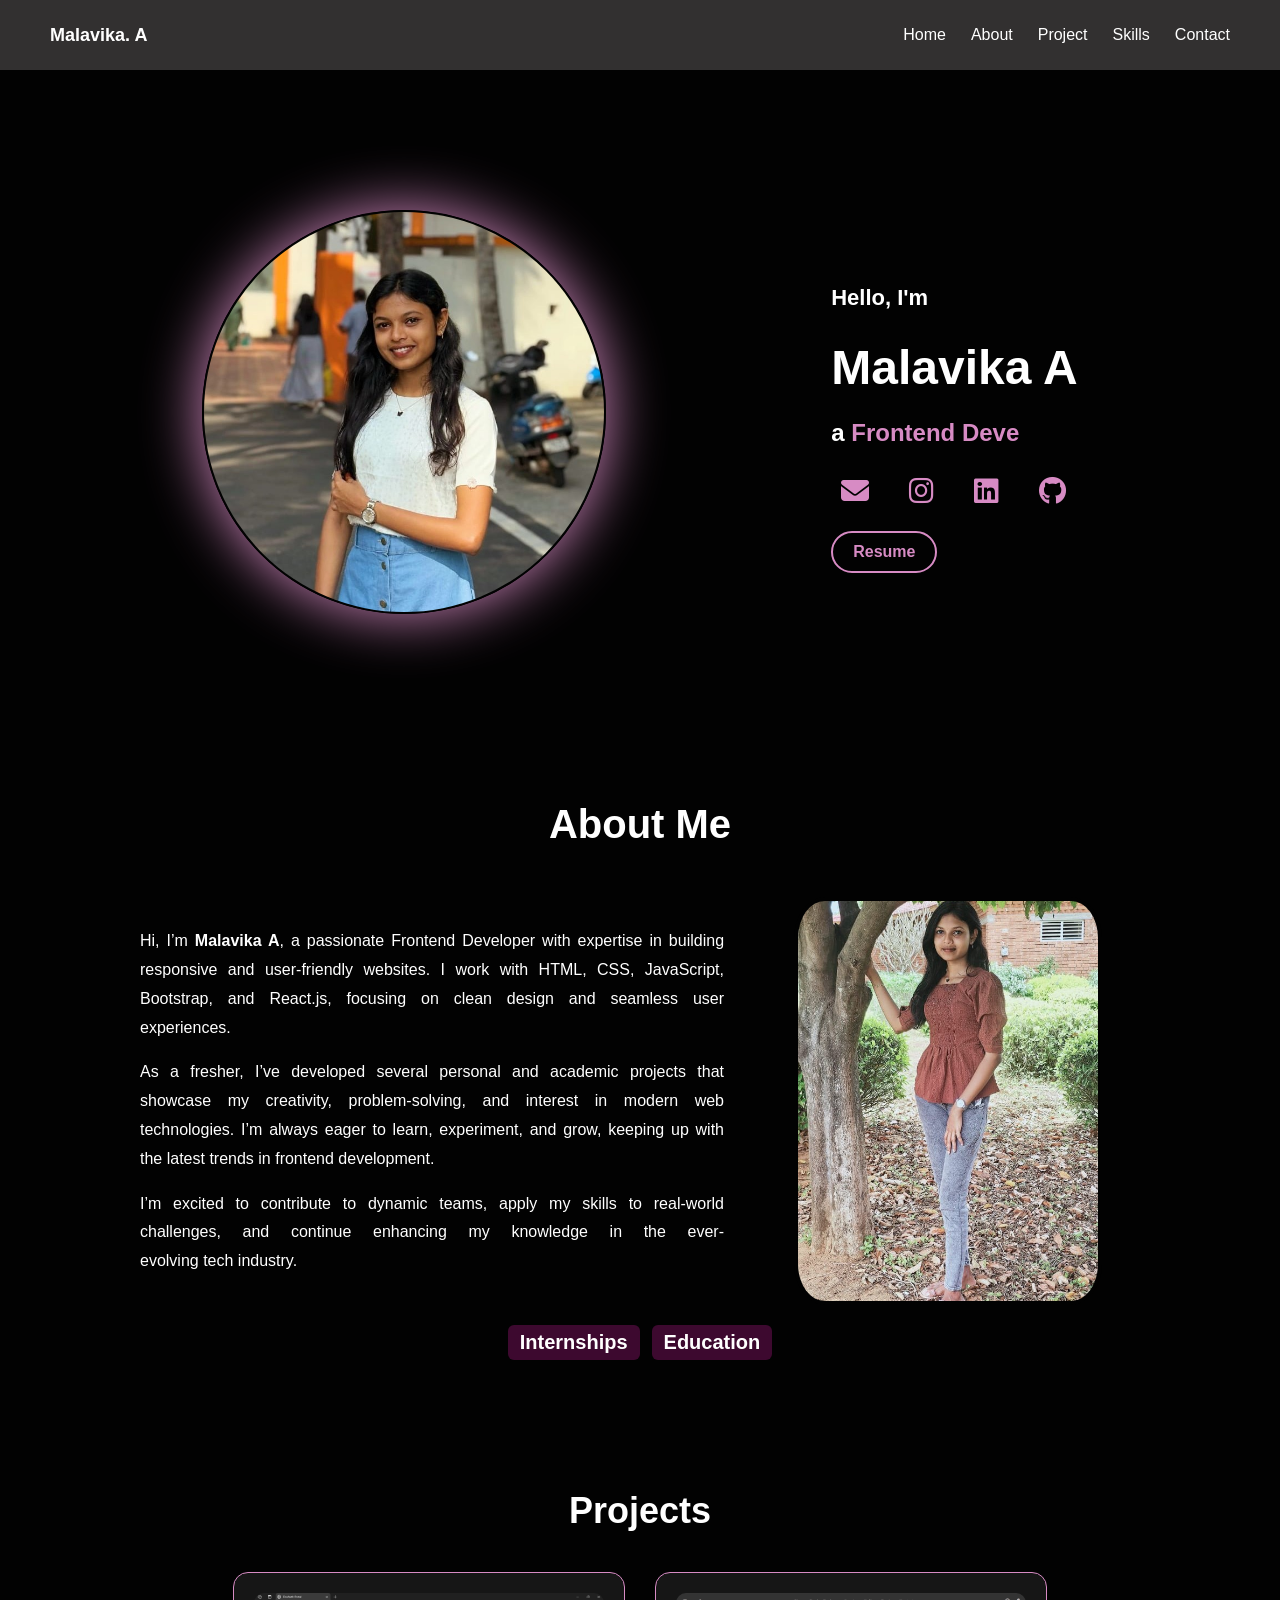
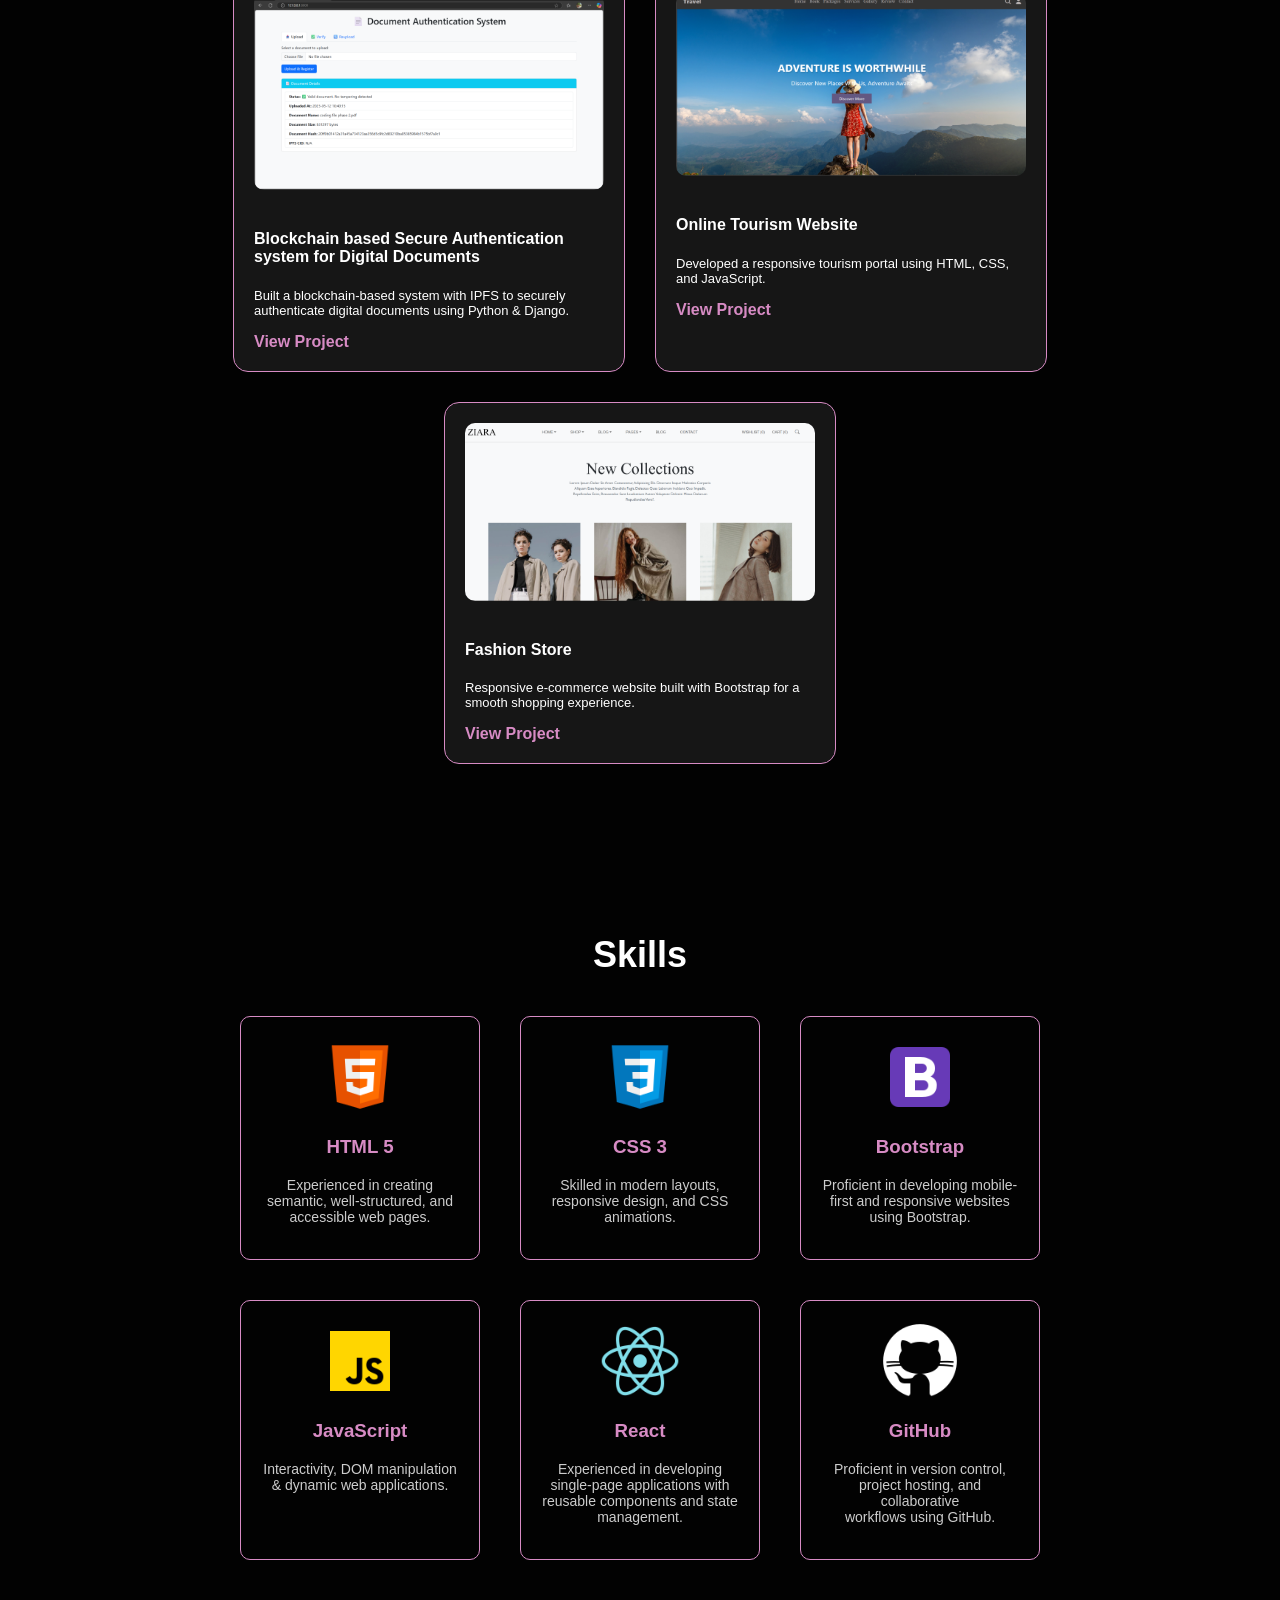
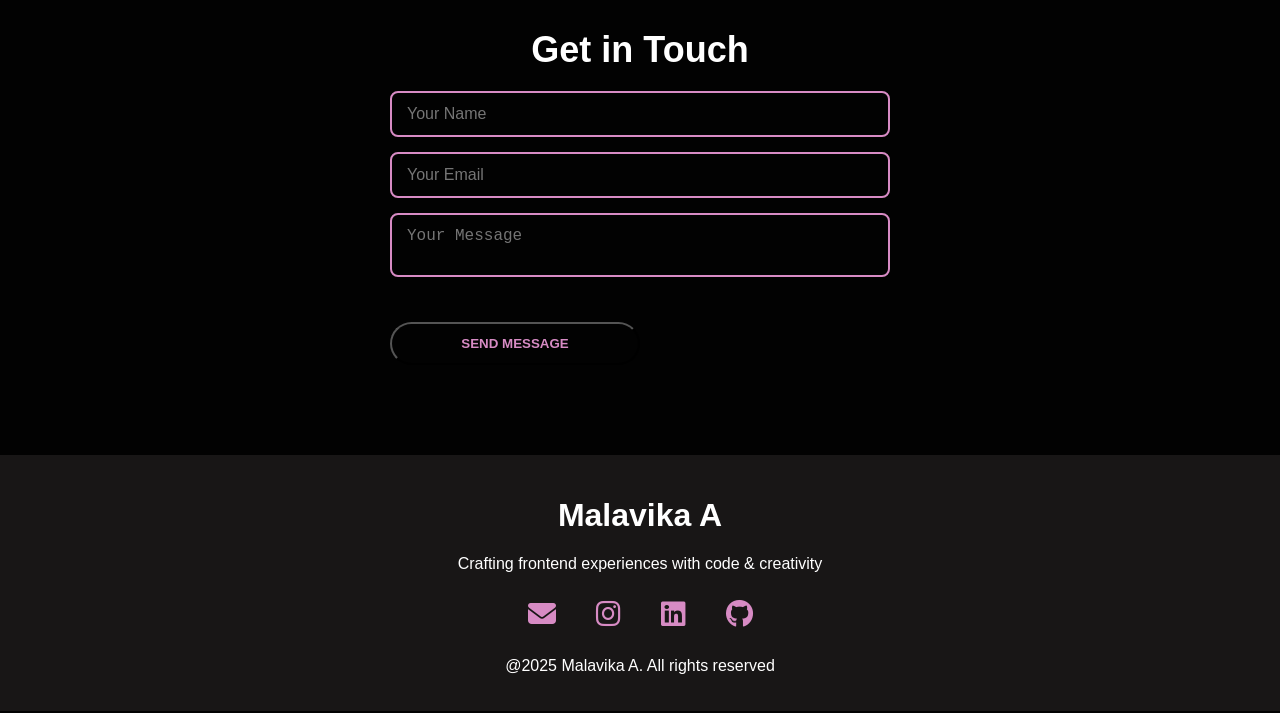
==== portfolio/index.html @ d8c98c4e "updated" ====
<!DOCTYPE html>
<html lang="en">

<head>
    <meta charset="UTF-8">
    <meta name="viewport" content="width=device-width, initial-scale=1.0">
    <title>Portfolio </title>
    <link rel="stylesheet" href="index.css">
    <link rel="stylesheet" href="https://cdnjs.cloudflare.com/ajax/libs/font-awesome/6.4.0/css/all.min.css">
</head>

<body>
    <header>
        <nav class="navbar">
            <h4 class="logo-name">Malavika. A</h4>
            <ul class="nav-links" id="nav-links">
                <li><a href="#Home">Home</a></li>
                <li><a href="#About">About</a></li>
                <li><a href="#Project">Project</a></li>
                <li><a href="#Skills">Skills</a></li>
                <li><a href="#Contact">Contact</a></li>
            </ul>
            <div class="hamburger" id="hamburger">☰</div>
        </nav>
    </header>

    <section id="Home">
        <section class="profile">
            <div class="profile-img">
                <img src="./assets/profile.jpg" alt="Profile Photo" />
            </div>

            <div class="profile-content">
                <h4>Hello, I'm</h4>
                <h2>Malavika A</h2>
                <h3>a <span class="typing"></span></h3>


                <div class="social-icons">
                    <a href="mailto:malavikacse2025@gmail.com" target="_blank">
                        <i class="fas fa-envelope"></i>
                    </a>
                    <a href="https://instagram.com/malu_a__" target="_blank">
                        <i class="fab fa-instagram"></i>
                    </a>
                    <a href="https://www.linkedin.com/in/malavika-a-10a24m" target="_blank">
                        <i class="fab fa-linkedin"></i>
                    </a>
                    <a href="https://github.com/malavika1024" target="_blank">
                        <i class="fab fa-github"></i>
                    </a>
                </div>

                <div>
                    <a style="margin-top:-2px " href="./assets/MalavikaA_ Resume.pdf" download class="btn resume-btn ">
                        Resume</a>
                </div>
            </div>

        </section>
    </section>


    <section id="About">
        <section id="about" class="about-section">
            <h2>About Me</h4>
                <div class="about-container">
                    <!-- About Content -->
                    <div class="about-content ">
                        <div class="about">
                            <p>
                                Hi, I’m<b> Malavika A</b>, a passionate Frontend Developer with expertise in building
                                responsive
                                and user-friendly websites. I work with HTML, CSS, JavaScript, Bootstrap, and React.js,
                                focusing on clean design and seamless user experiences.
                            </p>

                            <p>As a fresher, I’ve developed several personal and academic projects that showcase my
                                creativity,
                                problem-solving, and interest in modern web technologies.
                                I’m always eager to learn, experiment, and grow, keeping up with the latest trends in
                                frontend development.
                            </p>

                            <p>I’m excited to contribute to dynamic teams, apply my skills to real-world challenges, and
                                continue
                                enhancing my knowledge in the ever-evolving tech industry.</p>
                        </div>
                    </div>
                    <div class="about-image">
                        <img src="assets/me.jpg" alt="">
                    </div>
                </div>
                <div class="toggle">
                    <div class="info-toggle-bar">
                        <span class="toggle-link" onclick="toggleSection('certificates')">Internships</span>
                        <span class="toggle-link" onclick="toggleSection('education')">Education</span>
                    </div>

                    <div id="info-container" class="info-container">
                        <!-- Certificates -->
                        <div id="certificates" class="info-box hidden">
                            <div class="cert-item">
                                <h4>Full Stack Development</h4>
                                <p> <strong>Clovion Tech Solutions Pvt. Ltd.| Mar 2025 – Jun 2025</strong></p>
                                <p>Completed a full-stack internship focused on building responsive web
                                    applications using HTML, CSS, JavaScript, Python, and
                                    basic of django.</p>
                                <a href="./assets/Malavika Internship Certificate.pdf" target="_blank">View
                                    Certificate</a>
                            </div>

                            <div class="cert-item">
                                <h4>Web Development</h4>
                                <p> <strong>Codebind Technology, Coimbatore | Jul 2024</strong></p>
                                <p> Completed a web development internship focused on front-end design and
                                    responsive
                                    layouts.</p>
                                <a href="./assets/internship certificate-codebind.jpg" target="_blank">View
                                    Certificate</a>

                            </div>
                        </div>

                        <!-- Education -->
                        <div id="education" class="info-box hidden">
                            <div class="edu-item">
                                <h5>Bachelor of Computer Science and Engineering</h5>
                                <p> Arunachala College of Engineering for Women</p>
                                <p>CGPA: 8.53 | 2021–2025</p>
                            </div>
                            <div class="edu-item">
                                <h5>Senior Secondary</h5>
                                <p>Uma Matriculation Higher Secondary School</p>
                                <p>Percentage: 88% | 2020-2021 </p>
                            </div>
                            <div class="edu-item">
                                <h5>Secondary</h5>
                                <p>Uma Matriculation Higher Secondary School</p>
                                <p>Percentage: 87% | 2018-2019 </p>
                            </div>
                        </div>

                    </div>
                </div>
        </section>
    </section>


    <section id="Project">
        <section id="project" class="project-section">
            <h2 class="section-title"> Projects</h2>
            <div class="project-container">

                <div class="project-card">
                    <img src="./assets/project1.png" alt="E-commerce Project">
                    <h4> Blockchain based Secure Authentication system for Digital Documents</h4>
                    <p>Built a blockchain-based system with IPFS to securely authenticate digital documents using Python & Django.</p>
                    <a href="" target="_blank">View Project</a>
                </div>

                <div class="project-card">
                    <img src="./assets/project2.png" alt="Gemini Clone Project">
                    <h4>Online Tourism Website</h4>
                    <p> Developed a responsive tourism portal using HTML, CSS, and JavaScript.
                    </p>
                    <a href="https://online-tourism-website-7.vercel.app/" target="_blank">View Project</a>
                </div>

                <div class="project-card">
                    <img src="./assets/project3.png" alt="AI Chatbot">
                    <h4>Fashion Store</h4>
                    <p>Responsive e-commerce website built with Bootstrap for a smooth shopping experience.</p>
                    <a href="https://ziara-fashion-store.vercel.app/" target="_blank">View Project</a>
                </div>


            </div>

        </section>
    </section>


    <section id="Skills" class="skills-section">
        <h2>Skills</h2>
        <div class="skills-grid">
            <div class="skill-card">
                <img src="assets/html-5.png" alt="HTML">
                <h3>HTML 5</h3>
                <p>Experienced in creating semantic, well-structured, and accessible web pages.</p>
            </div>
            <div class="skill-card">
                <img src="assets/css3.png" alt="CSS">
                <h3>CSS 3</h3>
                <p>Skilled in modern layouts, responsive design, and CSS animations.</p>
            </div>
            <div class="skill-card">
                <img src="assets/bootstrap.png" alt="Bootstrap">
                <h3>Bootstrap</h3>
                <p>Proficient in developing mobile-first and responsive websites using Bootstrap.</p>
            </div>
            <div class="skill-card">
                <img src="assets/javascript.png" alt="JavaScript">
                <h3>JavaScript</h3>
                <p>Interactivity, DOM manipulation & dynamic web applications.</p>
            </div>
            <div class="skill-card">
                <img src="assets/react-js.png" alt="React">
                <h3>React</h3>
                <p>Experienced in developing single-page applications with reusable components and state management.</p>
            </div>
            <div class="skill-card">
                <img src="assets/github.png" alt="GitHub" />
                <h3>GitHub</h3>
                <p>Proficient in version control, project hosting, and collaborative workflows using GitHub.</p>
            </div>

        </div>
    </section>






    <section id="Contact">
        <section id="contact" class="contact-section">
            <h2>Get in Touch</h2>

            <div class="contact-container">
                <form action="https://formspree.io/f/xanoaqgd" method="POST" class="contact-form">
                    <input type="text" name="name" placeholder="Your Name" required>

                    <input type="email" name="email" placeholder="Your Email" required>

                    <textarea name="message" placeholder="Your Message" required></textarea>

                    <button type="submit" class="btn">Send Message</button>
                </form>




            </div>
        </section>
    </section>

    <footer>
        <div class="exp">
            <h1>Malavika A</h1>
            <p>Crafting frontend experiences with code & creativity</p>
        </div>



        <div class="foot">

            <a href="mailto:dharmagisham@gmail.com" target="_blank">
                <i class="fas fa-envelope"></i>
            </a>
            <a href="https://instagram.com/_magisha_" target="_blank">
                <i class="fab fa-instagram"></i>
            </a>
            <a href="https://www.linkedin.com/in/dharmagisha-m" target="_blank">
                <i class="fab fa-linkedin"></i>
            </a>
            <a href="https://github.com/dharmagisha" target="_blank">
                <i class="fab fa-github"></i>
            </a>
        </div>
        <div class="copyright">
            <p>@2025 Malavika A. All rights reserved</p>
        </div>

    </footer>


    <script src="script.js"></script>
</body>

</html>
---- portfolio/index.css ----
:root {
  --orange: rgb(2, 2, 2);
  --pink: rgb(215, 139, 196);
}

/* * {
  border: 2px solid white;
} */

body {
  margin: 0;
  font-family: 'Segoe UI', sans-serif;
  background-color: li;
  background: var(--orange);
  color: white;
}

html {
  scroll-behavior: smooth;

}


header {
  position: fixed;
  top: 0;
  width: 100%;
  background-color: rgb(50, 48, 48);
  padding: 20px 50px;
  box-sizing: border-box;
  z-index: 1000;
}

.navbar {
  display: flex;
  height: 30px;
  align-items: center;
  justify-content: space-between;
}

.logo-name {
  font-size: 18px;
  color: white;
}


.nav-links {
  display: flex;
  gap: 25px;
  list-style: none;
  margin-left: auto;
 
}

.nav-links li a {
  text-decoration: none;
  color: white;
  font-weight: 500;
  font-size: 16px;
  transition: color 0.3s;
}

.nav-links li a:hover {
  color: var(--pink);
}

/* Hamburger */
.hamburger {
  display: none;
  font-size: 28px;
  color: white;
  cursor: pointer;
  margin-left: 20px;
 
}

/* Responsive Styles */
@media (max-width: 768px) {
  .nav-links {
    display: none;
    flex-direction: column;
    background-color: var(--orange);
    position: absolute;
    top: 70px;
    right: 20px;
    padding: 15px;
    z-index: 999;
    border: 2px solid #3d092f;    
  }

  .nav-links.show {
    display: flex;
  }

  .hamburger {
    display: block;
  }
}

/* 
*{
  border: 2px solid;
} */

.profile {
  display: flex;
  justify-content: space-around;
  align-items: center;
  padding: 100px 90px;
  flex-wrap: wrap;
  margin-top: 60px;
}

.profile-content {
  max-width: 500px;
  margin-top: 50px;
}

.profile-content h2 {
  font-size: 48px;
  margin: 0;
  font-weight: bold;
}

.profile-content h3 {
  font-size: 24px;
}

.profile-content h4 {
  font-size: 22px;
}

.typing {
  color: var(--pink);
  font-weight: bold;
}



.profile-img img {
  width: 400px;
  height: 400px;
  border-radius: 50%;
  border: 2px solid var(--orange);
  box-shadow: 0 0 60px var(--pink);
  object-fit: cover;
  margin-top: 50px;
}

.btn {
  display: inline-block;
  padding: 10px 20px;
  background: var(--pink);
  border-radius: 25px;
  text-decoration: none;
  font-weight: bold;
  transition: 0.3s;
  margin-top: 30px;
 
}

.btn:hover {
  background: var(--pink);
}



.profile-content .btn.resume-btn {
  background: transparent;
  border: 2px solid var(--pink);
  color: var(--pink);
}

.profile-content .btn.resume-btn:hover {
  background: var(--pink);
  color: #000;
}

.social-icons {
  display: flex;
  gap: 20px;
  justify-content: flex-start;
  align-items: center;
  text-align: center;
  margin-top: -20px;
  padding: 15px 0;
  flex-wrap: wrap;
}

.social-icons a {
  font-size: 28px;
  color: var(--pink);
  transition: transform 0.3s ease, color 0.3s ease, box-shadow 0.3s ease;
  padding: 10px;
  border-radius: 50%;
}

.social-icons a:hover {
  color: #fff;
  transform: translateY(-5px) scale(1.3);
  box-shadow: 0 0 10px var(--pink), 0 0 10px var(--pink) inset;
  background: var(--orange);
}





/* ✅ Responsive Media Queries */
@media (max-width: 1024px) {


  .profile {
    flex-direction: column;
    padding: 50px 20px;
    text-align: center;
  }

  .profile-img img {
    width: 300px;
    height: 300px;
    margin-top: 30px;
  }

  .profile-content h1 {
    font-size: 36px;
  }

  .profile-content h3 {
    font-size: 23px;
  }

  .social-icons {
    justify-content: center;

  }

  .profile-content {
    margin-top: 5px;
   
  }
}

@media (max-width: 600px) {

  .profile-img img {
    width: 300px;
    height: 300px;
    margin-top: 40px;
  }

  .nav-links {
    display: none;
    flex-direction: column;
    background-color: #2e1313;
    position: absolute;
    top: 40px;
    right: 0px;
    padding: 12px 16px;
    border-radius: 8px;
    z-index: 1000;
    align-items: flex-start;
    gap: 10px;
    box-shadow: 0 4px 12px rgba(163, 155, 155, 0.2);
    min-width: 40px;
  }

  .logo-name {
    margin-left: 5px;
  }

  .social-icons {
    justify-content: center;
    /* margin-right: -120px; */
  }

  .nav-links.show {
    display: flex;
  }

  .hamburger {
    display: block;
    font-size: 28px;
    cursor: pointer;
    margin-left: 40px;

  }

  .line {
    margin-bottom: 10px;
  }

  .profile-content h2 {
    font-size: 28px;

  }

  .profile-content h4 {
    font-size: 18px;

  }
}




/* //project */
.project-section {
  padding: 80px 50px;
  background-color: var(--orange);
  color: white;
  text-align: center;
}

.section-title {
  font-size: 36px;
  margin-top: -50px;
  margin-bottom: 40px;
}

.project-container {
  display: flex;
  flex-wrap: wrap;
  justify-content: center;
  gap: 30px;
}

.project-card {
  background-color: rgb(22, 22, 22);
  border: 1px solid var(--pink);
  border-radius: 15px;
  width: 350px;
  padding: 20px;
  text-align: left;
  transition: transform 0.3s ease, box-shadow 0.3s ease;
}

.project-card:hover {
  transform: translateY(-5px);
  box-shadow: 0 10px 20px var(--pink);
}

.project-card img {
  width: 100%;
  border-radius: 10px;
  margin-bottom: 15px;
}

.project-card h3 {
  font-size: 22px;
  margin: 10px 0;
}

.project-card p {
  font-size: 13px;
  margin-bottom: 15px;
}

.project-card a {
  color: var(--pink);
  text-decoration: none;
  font-weight: bold;
}

.mini {
  margin-top: 50px;
}

.mini-pro {
  display: flex;
  gap: 30px;
  margin-left: 20px;
}

@media (max-width: 600px) {
  .mini-pro {
    display: inline;
    margin-bottom: 30px;
    gap: 30px;

  }
}


.skills-section {
  background: var(--orange);
  color: white;
  padding: 60px 20px;
  text-align: center;
}

.skills-section h2 {
  font-size: 36px;
  margin-bottom: 40px;
}

.skills-section h2 span {
  color: var(--pink);
}

.skills-grid {
  display: grid;
  grid-template-columns: repeat(auto-fit, minmax(220px, 1fr));
  gap: 40px;
  justify-content: center;
  max-width: 800px;
  margin: auto;
}

.skill-card {
  border: 1px solid var(--pink);
  padding: 20px;
  border-radius: 10px;
  transition: transform 0.3s ease, box-shadow 0.3s ease;
  background-color: var(--orange);
}

.skill-card:hover {
  transform: translateY(-10px);
  box-shadow: 0 0 15px var(--pink);
}

.skill-card img {
  width: 80px;
  height: 80px;
}

.skill-card h3 {
  margin-top: 15px;
  color: var(--pink);
}

.skill-card p {
  font-size: 14px;
  color: #ccc;
}

/* Small screen adjustments */
@media (max-width: 600px) {
  .skills-section h2 {
    font-size: 28px;
  }

  .skill-card {
    width: 100%;
  }

  .skill-card img {
    margin-top: -10px;
  }

  .skill-card p {
    font-size: 12px;
  }
}


/* // about */

.about-section {
  padding: 80px 20px;
  background: var(--orange);
  color: #fff;
  text-align: center;

}



.about-container {
  display: flex;
  align-items: center;
  justify-content: space-between;
  gap: 2rem;
  max-width: 1000px;
  margin: 0 auto;
  flex-wrap: wrap;


}

.about-content {
  flex: 1 1 400px;
  min-width: 250px;
  text-align: left;


}

.about-content p {
  font-size: 16px;
  line-height: 1.8;
  margin-bottom: 15px;
  text-align: justify;
}

.about-image {
  flex: 1 1 200px;
  display: flex;
  justify-content: center;

}

.about-image img {
  width: 100%;
  max-width: 300px;
  height: auto;
  max-height: 400px;
  border-radius: 10%;
  border: 4px solid var(--orange);
  /* box-shadow: 0 0 60px var(--pink); */
  object-fit: cover;
  margin: 0;

}



.about-content h2 {
  font-size: 36px;
  margin-bottom: 20px;
}

.about-content h2 span {
  color: var(--pink);
}

.about-content h3 {
  font-size: 22px;
  margin-bottom: 30px;
  color: var(--pink);


}



.info-toggle-bar {
  display: flex;
  justify-content: center;
  gap: 12px;
  margin: 20px;
  flex-wrap: wrap;
}

.toggle-link {
  background-color: #3d092f;
  color: white;
  padding: 6px 12px;
  border-radius: 6px;
  font-size: 20px;
  font-weight: 600;
  cursor: pointer;
  transition: 0.3s ease;
}

.toggle-link:hover {
  background-color: var(--pink);
  color: var(--orange);
}

.info-container {
  display: flex;
  justify-content: center;
  margin-top: 10px;
  flex-wrap: wrap;
}

.info-box {
  background: #fff;
  color: #000;
  padding: 12px;
  border-radius: 10px;
  width: 360px;
  box-shadow: 0 4px 12px rgba(0, 0, 0, 0.1);
  margin: 10px;
}

.cert-item,
.edu-item {
  background: #f3f8fc;
  margin-bottom: 10px;
  padding: 8px;
  border-left: 3px solid var(--pink);
  border-radius: 6px;
}

.cert-item:hover,
.edu-item:hover {
  background: linear-gradient(120deg, rgb(216, 198, 210), #dfb5d9, rgb(184, 165, 182));
}

.cert-item h4,
.edu-item h4 {
  font-size: 13px;
  margin-bottom: 4px;
}

.edu-item h5 {
  font-size: 13px;
  margin-bottom: 4px;
  text-align: start;
}

.cert-item p {
  font-size: 12px;
  margin: 2px 0;
  text-align: justify;
}

.cert-item a {
  font-size: 12px;
  color: rgb(51, 20, 50);
  text-decoration: none;
}

.cert-item a:hover {
  text-decoration: underline;
}

.edu-item p {
  font-size: 12px;
  margin: 2px 0;
  text-align: start;
}

/* Hidden class */
.hidden {
  display: none;
}


.btn {
  display: inline-block;
  padding: 10px 20px;
  background: var(--pink);
  color: #000;
  border-radius: 25px;
  text-decoration: none;
  font-weight: bold;
  transition: 0.3s;
  /* margin-right: 487px; */
  margin-top: 30px;
}

.btn:hover {
  background: var(--pink);
}

.about-content .btn.resume-btn {
  margin-left: 10px;
  background: transparent;
  border: 2px solid var(--pink);
  color: var(--pink);
}

.about-content .btn.resume-btn:hover {
  background: var(--pink);
  color: #000;
}


/* Responsive */
/* @media (max-width: 768px) {
  .about-container {
    flex-direction: column;
    align-items: center;
    text-align: center;
  }

  .about-content {
    text-align: justify;
   
    
  }


  .about-image img {
    max-width: 300px;
    margin-top: 20px;
  }

} */

/* *{
  border: 2px solid white;
} */

#about {
  padding: 80px 20px;
  margin-top: -29px;
  text-align: center;

}

#about h2 {
  font-size: 40px;
  margin-bottom: 50px;
}

.contact-section {
  padding: 80px 20px;
  background: var(--orange);
  color: #fff;
  text-align: center;
  margin-top: -100px;
  margin-bottom: 10px;
}

.contact-section h2 {
  font-size: 36px;
  margin-bottom: 20px;

}

.contact-section h2 span {
  color: var(--pink);
}

.contact-section p {
  font-size: 16px;
  margin-bottom: 30px;
}

.contact-container {
  display: flex;
  justify-content: center;
  align-items: flex-start;
  gap: 50px;
  flex-wrap: wrap;
  max-width: 1000px;
  margin: 0 auto;
}

/* Contact Form Styling */
.contact-form {
  flex: 1;
  min-width: 300px;
  max-width: 500px;
  display: flex;
  flex-direction: column;
  gap: 15px;
}

.contact-form input,
.contact-form textarea {
  padding: 12px 15px;
  border-radius: 8px;
  border: 2px solid var(--pink);
  background: transparent;
  color: #fff;
  font-size: 16px;
  resize: none;
  outline: none;
  transition: 0.3s;
}

.contact-form input:focus,
.contact-form textarea:focus {
  border-color: var(--pink);
  box-shadow: 0 0 10px var(--pink);
}

/* Send Message Button */
.contact-form .btn {
  position: relative;

  padding: 12px 30px;
  color: var(--pink);
  border: 2px solid var();
  border-radius: 30px;
  background: transparent;
  text-transform: uppercase;
  font-weight: 600;
  overflow: hidden;
  transition: 0.3s;
  z-index: 1;
  width: 50%;
  text-align: center;

}

.contact-form .btn::before {
  content: "";
  position: absolute;
  top: 0;
  left: -100%;
  width: 100%;
  height: 100%;
  background: linear-gradient(120deg, rgb(97, 41, 77), #462441, rgb(55, 14, 52));
  transition: all 0.4s;
  z-index: -1;
}

.contact-form .btn:hover::before {
  left: 0;
}

.contact-form .btn:hover {
  color: #000;
  box-shadow: 0 0 20px var(--pink), 0 0 40px var(--pink);
}


/* Contact Info Styling */
.contact-info {
  flex: 1;
  min-width: 250px;
  text-align: left;
}

.contact-info p {
  font-size: 16px;
  margin-bottom: 20px;
}

.contact-info a {
  color: var(--pink);
  text-decoration: none;
}

.contact-info a:hover {
  text-decoration: underline;
}

/* Responsive */
@media (max-width: 648px) {
  .contact-container {
    flex-direction: column;
    align-items: center;
  }

  .contact-info {
    text-align: center;
  }

  .contact-form .btn {
    width: 200px;
  }
}

footer {
  background-color: rgb(24, 22, 22);
  padding: 20px 50px;

  /* display: flex;
  justify-content: center; */
}

.exp {
  text-align: center;
  margin: 0;
  padding: 0;
}

.foot {
  display: flex;
  justify-content: center;
  align-items: center;
  gap: 20px;
  flex-wrap: wrap;
}

.foot a {
  font-size: 28px;
  color: var(--pink);
  transition: transform 0.3s ease, color 0.3s ease, box-shadow 0.3s ease;
  padding: 10px;
  border-radius: 50%;
}

.copyright {
  text-align: center;
}
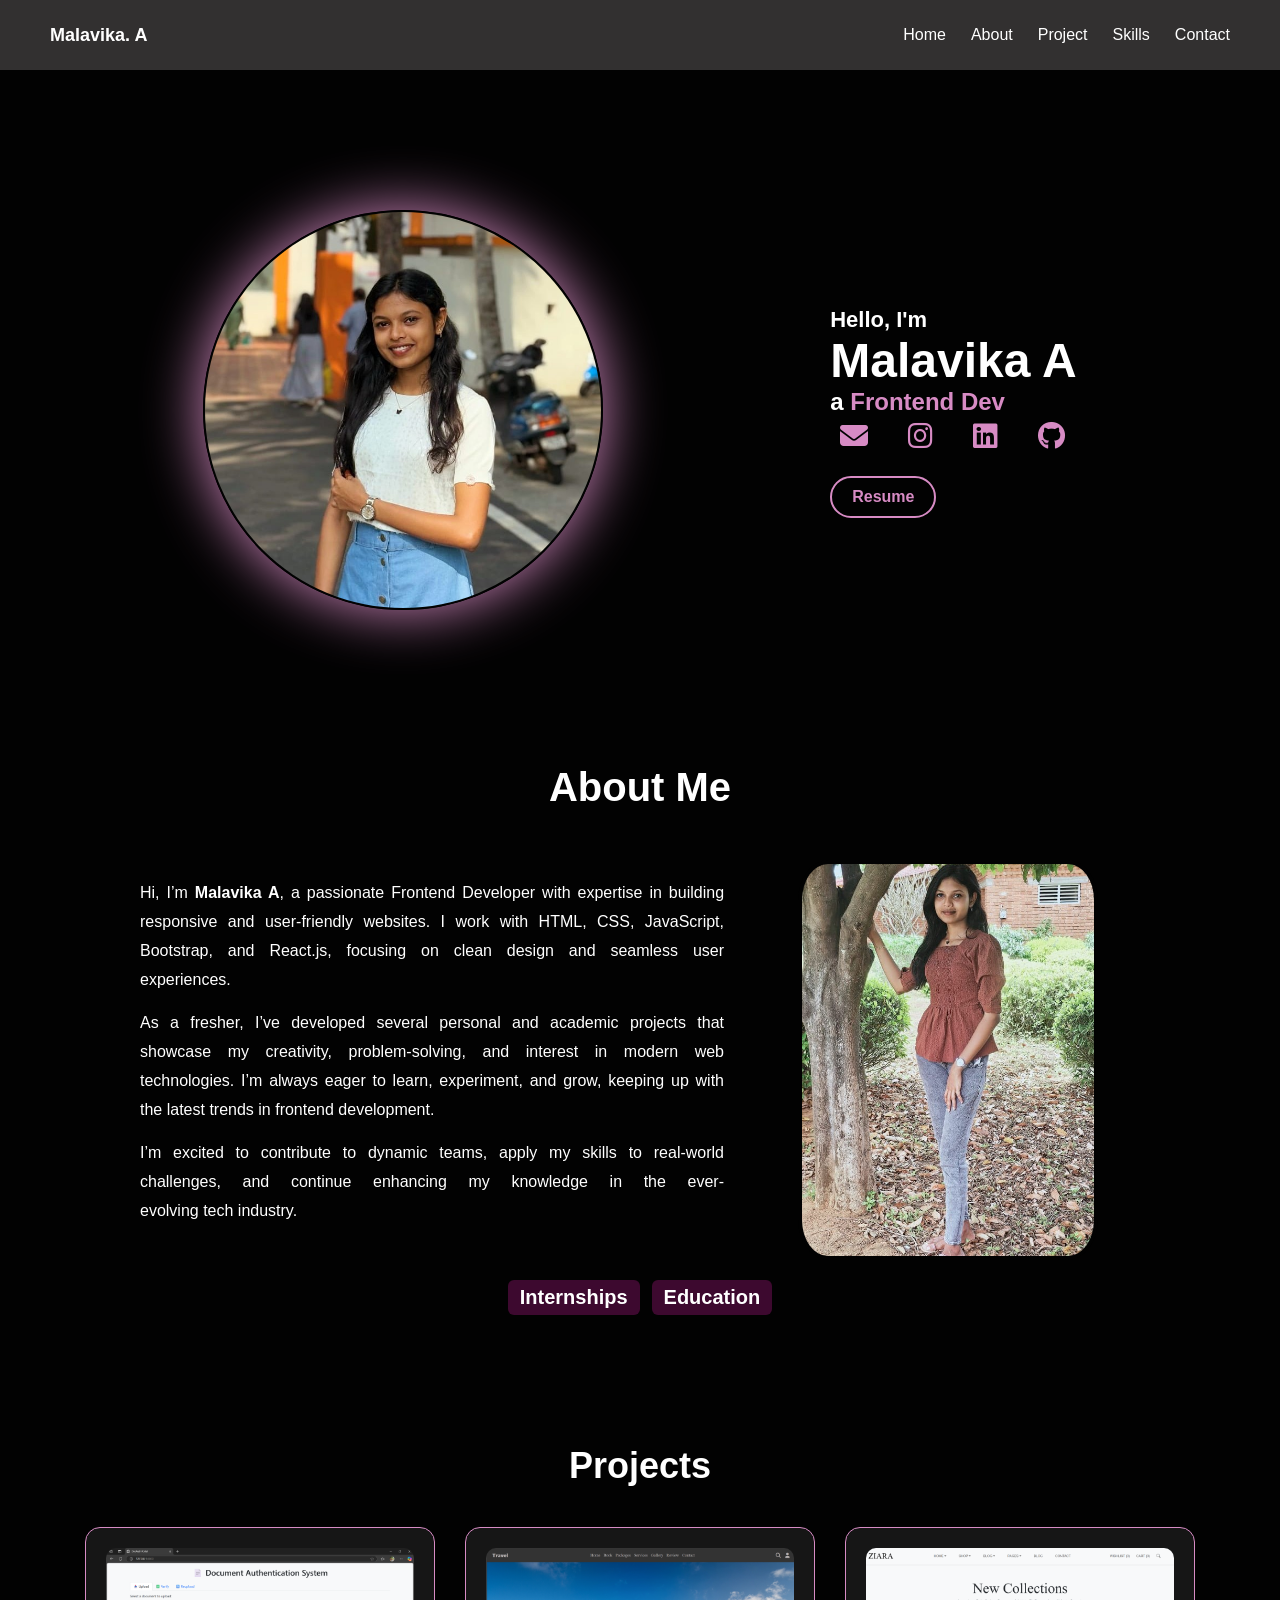
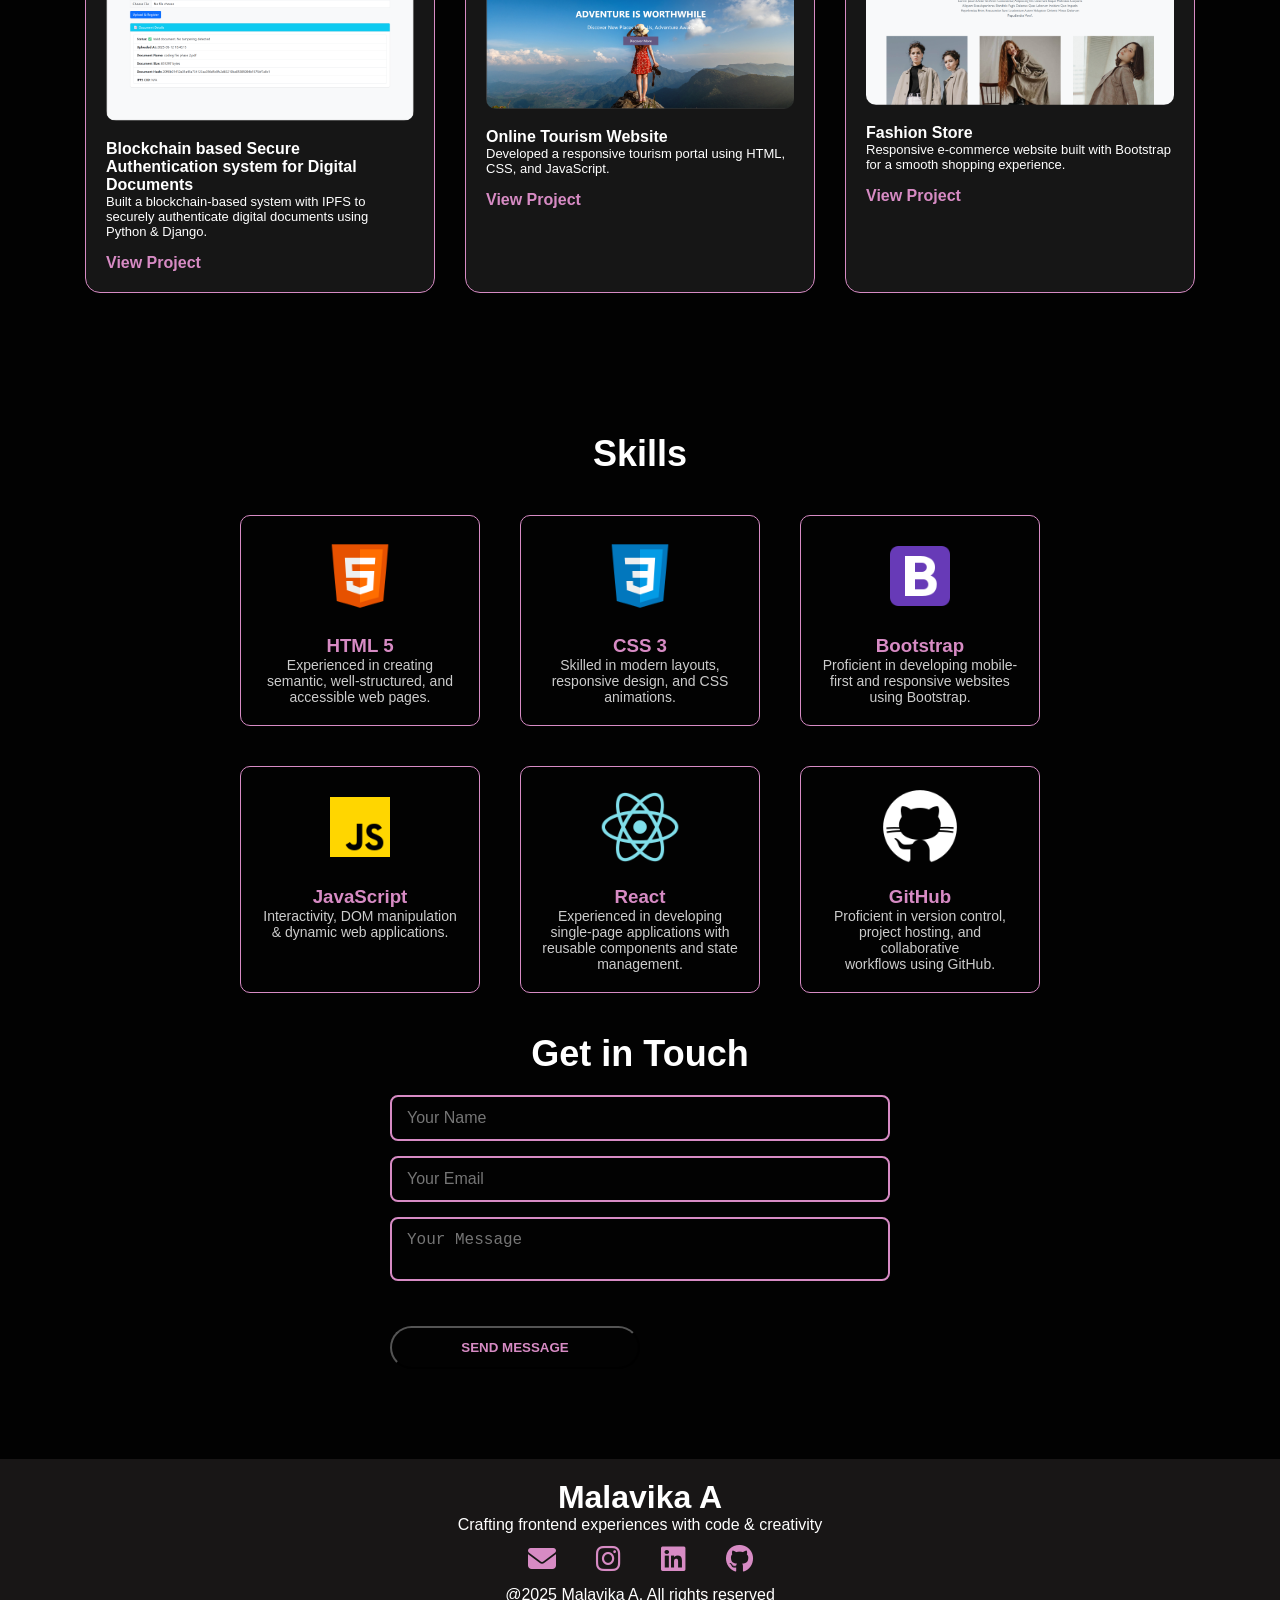
==== commit 41445b95: "updated" ====
--- a/portfolio/index.html
+++ b/portfolio/index.html
@@ -173,10 +173,7 @@
                     <p>Responsive e-commerce website built with Bootstrap for a smooth shopping experience.</p>
                     <a href="https://ziara-fashion-store.vercel.app/" target="_blank">View Project</a>
                 </div>
-
-
-            </div>
-
+            </div>
         </section>
     </section>
 
@@ -214,7 +211,6 @@
                 <h3>GitHub</h3>
                 <p>Proficient in version control, project hosting, and collaborative workflows using GitHub.</p>
             </div>
-
         </div>
     </section>
 
@@ -226,7 +222,6 @@
     <section id="Contact">
         <section id="contact" class="contact-section">
             <h2>Get in Touch</h2>
-
             <div class="contact-container">
                 <form action="https://formspree.io/f/xanoaqgd" method="POST" class="contact-form">
                     <input type="text" name="name" placeholder="Your Name" required>
@@ -237,10 +232,6 @@
 
                     <button type="submit" class="btn">Send Message</button>
                 </form>
-
-
-
-
             </div>
         </section>
     </section>
@@ -251,8 +242,6 @@
             <p>Crafting frontend experiences with code & creativity</p>
         </div>
 
-
-
         <div class="foot">
 
             <a href="mailto:dharmagisham@gmail.com" target="_blank">
@@ -274,7 +263,6 @@
 
     </footer>
 
-
     <script src="script.js"></script>
 </body>
 
--- a/portfolio/index.css
+++ b/portfolio/index.css
@@ -3,9 +3,11 @@
   --pink: rgb(215, 139, 196);
 }
 
-/* * {
-  border: 2px solid white;
-} */
+*{
+  margin: 0;
+  padding: 0;
+  box-sizing: border-box;
+}
 
 body {
   margin: 0;
@@ -97,11 +99,6 @@
   }
 }
 
-/* 
-*{
-  border: 2px solid;
-} */
-
 .profile {
   display: flex;
   justify-content: space-around;
@@ -134,8 +131,6 @@
   color: var(--pink);
   font-weight: bold;
 }
-
-
 
 .profile-img img {
   width: 400px;
@@ -163,8 +158,6 @@
   background: var(--pink);
 }
 
-
-
 .profile-content .btn.resume-btn {
   background: transparent;
   border: 2px solid var(--pink);
@@ -201,10 +194,6 @@
   box-shadow: 0 0 10px var(--pink), 0 0 10px var(--pink) inset;
   background: var(--orange);
 }
-
-
-
-
 
 /* ✅ Responsive Media Queries */
 @media (max-width: 1024px) {
@@ -302,8 +291,6 @@
 }
 
 
-
-
 /* //project */
 .project-section {
   padding: 80px 50px;
@@ -465,8 +452,6 @@
 
 }
 
-
-
 .about-container {
   display: flex;
   align-items: center;
@@ -475,16 +460,12 @@
   max-width: 1000px;
   margin: 0 auto;
   flex-wrap: wrap;
-
-
 }
 
 .about-content {
   flex: 1 1 400px;
   min-width: 250px;
   text-align: left;
-
-
 }
 
 .about-content p {
@@ -498,7 +479,6 @@
   flex: 1 1 200px;
   display: flex;
   justify-content: center;
-
 }
 
 .about-image img {
@@ -508,13 +488,9 @@
   max-height: 400px;
   border-radius: 10%;
   border: 4px solid var(--orange);
-  /* box-shadow: 0 0 60px var(--pink); */
   object-fit: cover;
   margin: 0;
-
-}
-
-
+}
 
 .about-content h2 {
   font-size: 36px;
@@ -529,8 +505,6 @@
   font-size: 22px;
   margin-bottom: 30px;
   color: var(--pink);
-
-
 }
 
 
@@ -639,7 +613,6 @@
   text-decoration: none;
   font-weight: bold;
   transition: 0.3s;
-  /* margin-right: 487px; */
   margin-top: 30px;
 }
 
@@ -660,37 +633,10 @@
 }
 
 
-/* Responsive */
-/* @media (max-width: 768px) {
-  .about-container {
-    flex-direction: column;
-    align-items: center;
-    text-align: center;
-  }
-
-  .about-content {
-    text-align: justify;
-   
-    
-  }
-
-
-  .about-image img {
-    max-width: 300px;
-    margin-top: 20px;
-  }
-
-} */
-
-/* *{
-  border: 2px solid white;
-} */
-
 #about {
   padding: 80px 20px;
   margin-top: -29px;
   text-align: center;
-
 }
 
 #about h2 {
@@ -710,7 +656,6 @@
 .contact-section h2 {
   font-size: 36px;
   margin-bottom: 20px;
-
 }
 
 .contact-section h2 span {
@@ -732,7 +677,6 @@
   margin: 0 auto;
 }
 
-/* Contact Form Styling */
 .contact-form {
   flex: 1;
   min-width: 300px;
@@ -761,7 +705,7 @@
   box-shadow: 0 0 10px var(--pink);
 }
 
-/* Send Message Button */
+
 .contact-form .btn {
   position: relative;
 
@@ -802,7 +746,6 @@
 }
 
 
-/* Contact Info Styling */
 .contact-info {
   flex: 1;
   min-width: 250px;
@@ -823,7 +766,6 @@
   text-decoration: underline;
 }
 
-/* Responsive */
 @media (max-width: 648px) {
   .contact-container {
     flex-direction: column;
@@ -842,9 +784,6 @@
 footer {
   background-color: rgb(24, 22, 22);
   padding: 20px 50px;
-
-  /* display: flex;
-  justify-content: center; */
 }
 
 .exp {
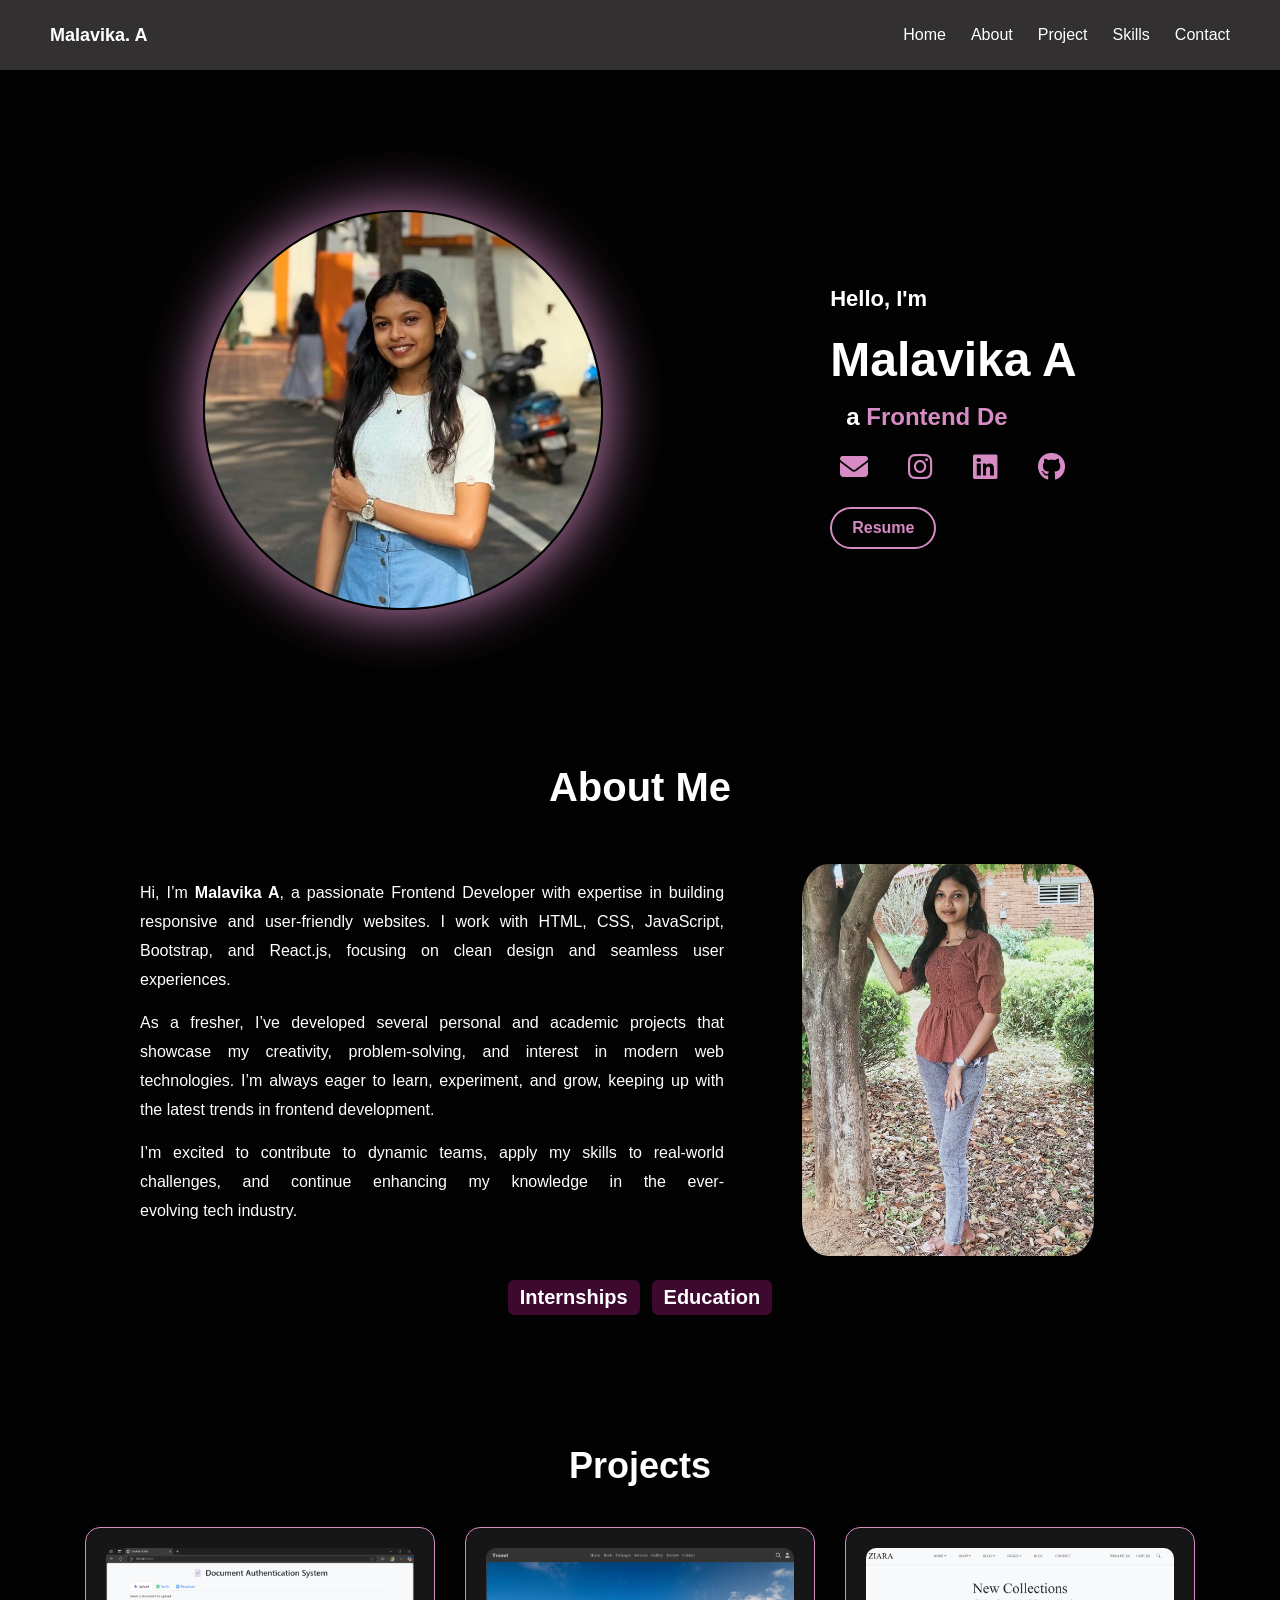
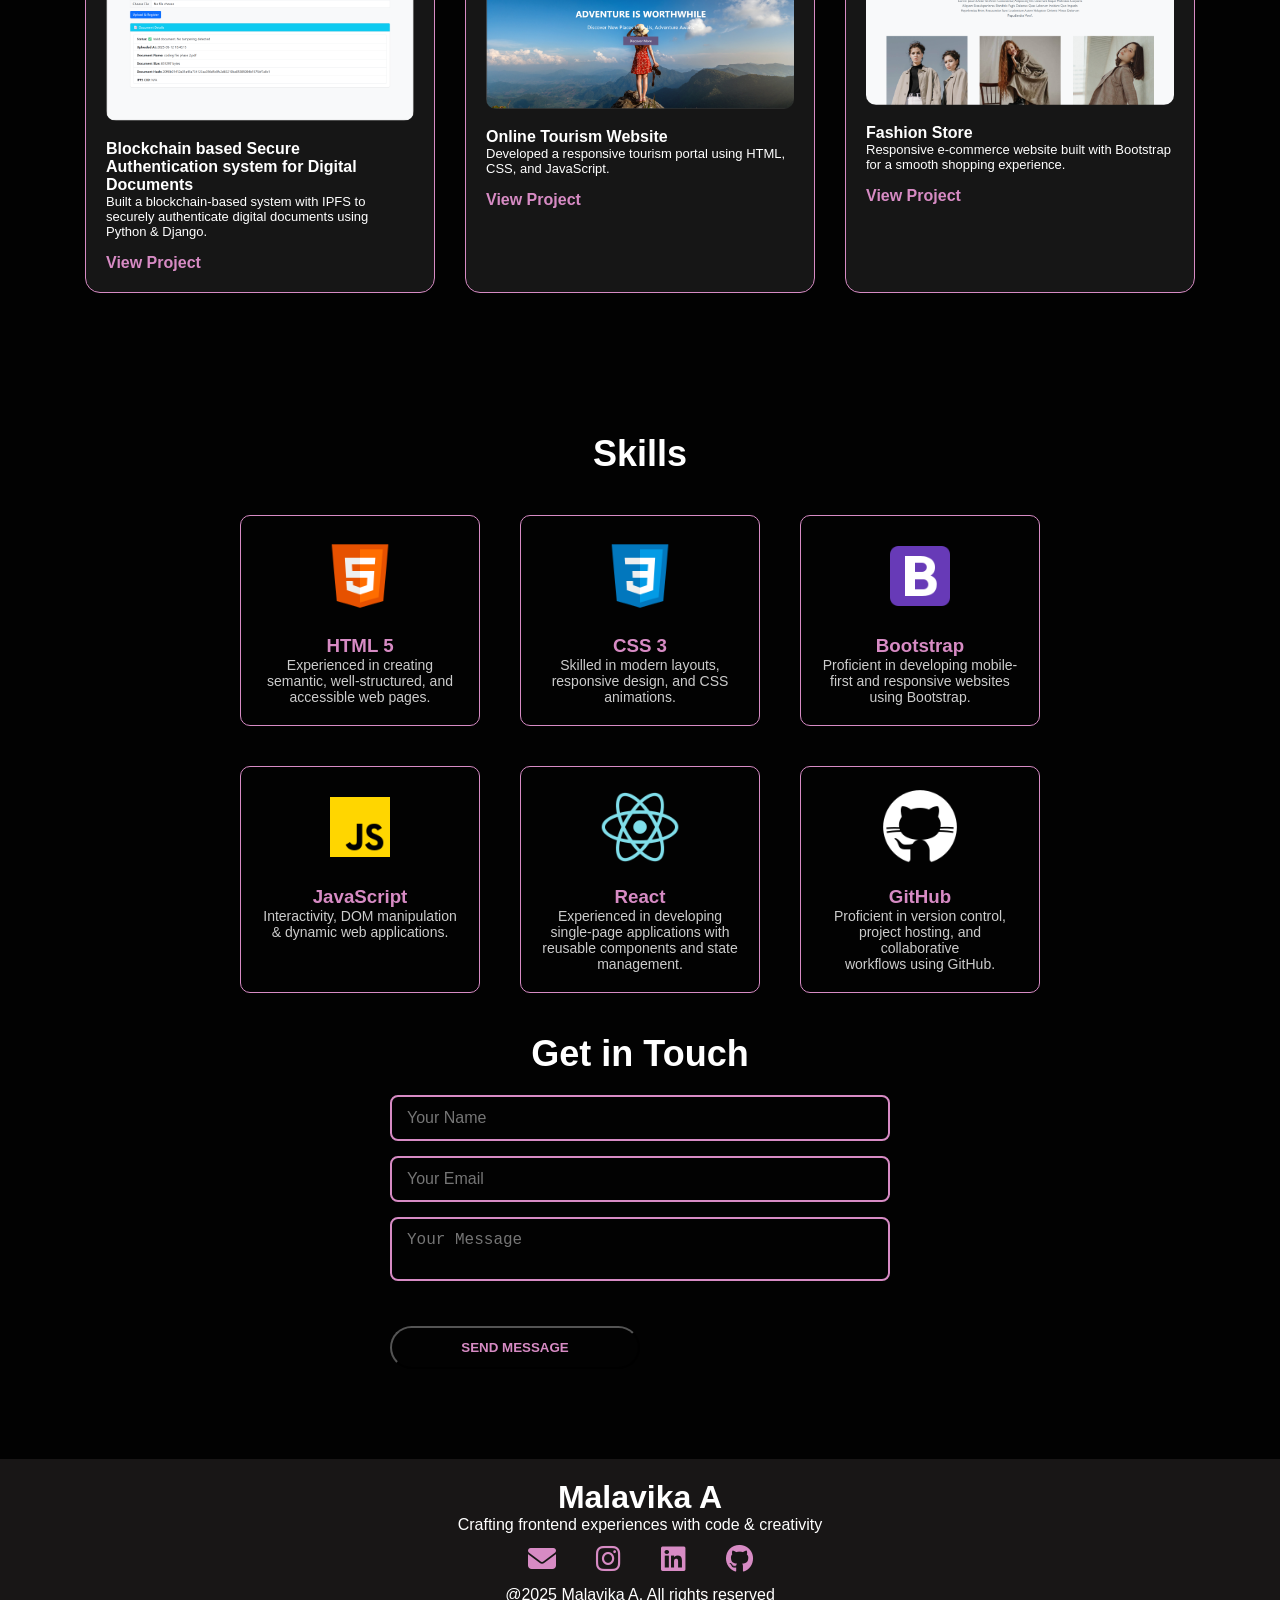
==== commit ec117cdf: "updated" ====
--- a/portfolio/index.html
+++ b/portfolio/index.html
@@ -244,16 +244,16 @@
 
         <div class="foot">
 
-            <a href="mailto:dharmagisham@gmail.com" target="_blank">
+            <a href="mailto:malavikacse2025@gmail.com" target="_blank">
                 <i class="fas fa-envelope"></i>
             </a>
-            <a href="https://instagram.com/_magisha_" target="_blank">
+            <a href="https://instagram.com/malu_a__" target="_blank">
                 <i class="fab fa-instagram"></i>
             </a>
-            <a href="https://www.linkedin.com/in/dharmagisha-m" target="_blank">
+            <a href="https://www.linkedin.com/in/malavika-a-10a24m" target="_blank">
                 <i class="fab fa-linkedin"></i>
             </a>
-            <a href="https://github.com/dharmagisha" target="_blank">
+            <a href="https://github.com/malavika1024" target="_blank">
                 <i class="fab fa-github"></i>
             </a>
         </div>
--- a/portfolio/index.css
+++ b/portfolio/index.css
@@ -111,16 +111,20 @@
 .profile-content {
   max-width: 500px;
   margin-top: 50px;
+  padding-top: 10px;
+ 
 }
 
 .profile-content h2 {
   font-size: 48px;
   margin: 0;
   font-weight: bold;
+  padding-top:  20px;
 }
 
 .profile-content h3 {
   font-size: 24px;
+  padding:16px;
 }
 
 .profile-content h4 {
